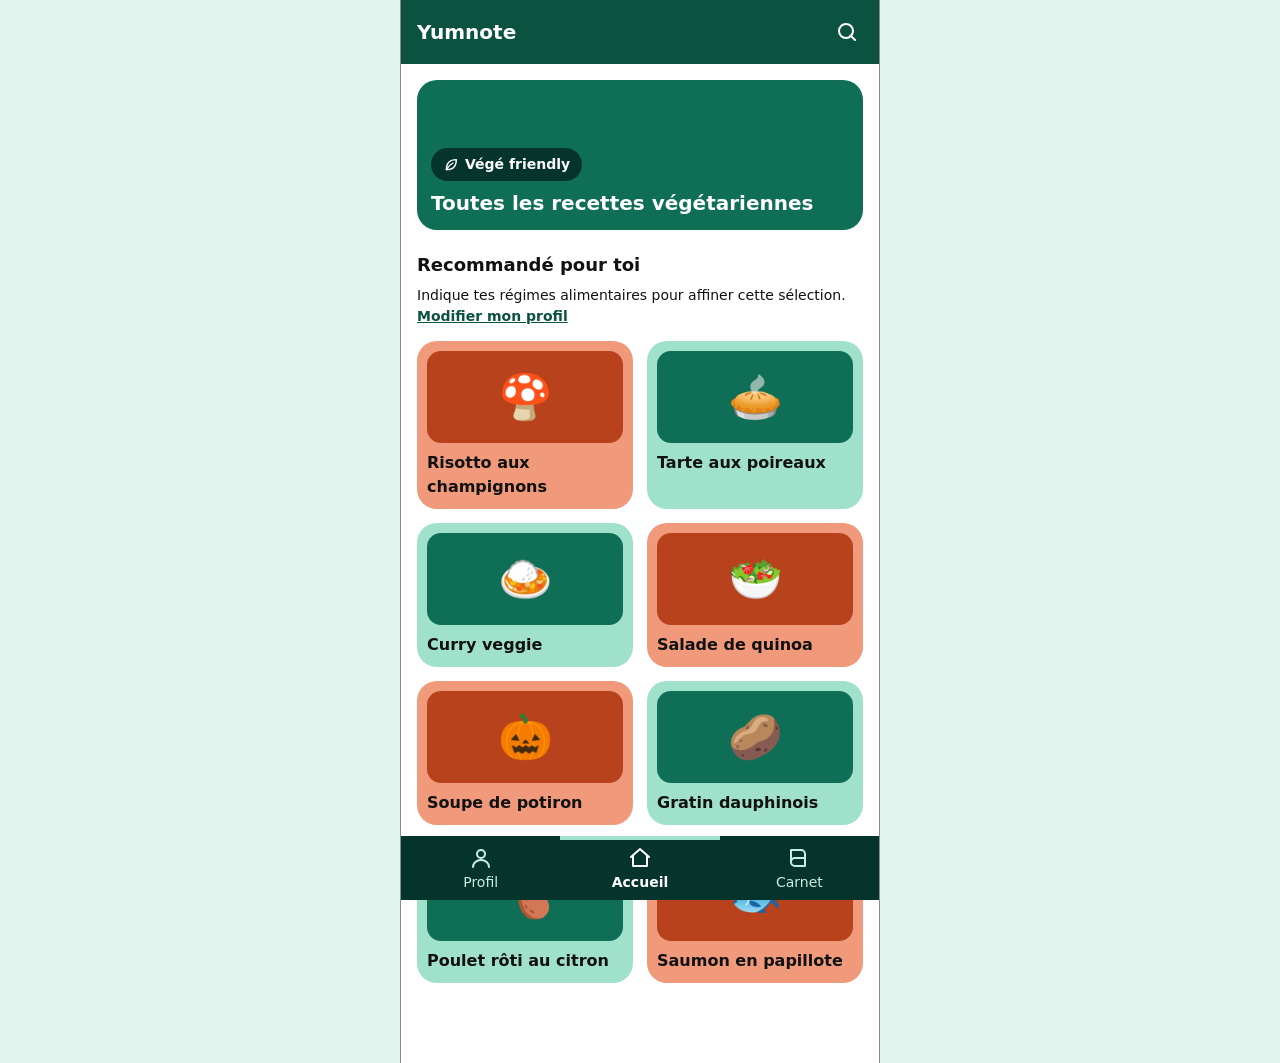
==== site/index.html @ fe7f6929 "semaine 8" ====
<!DOCTYPE html>
<html lang="fr">
<head>
  <meta charset="utf-8">
  <meta name="viewport" content="width=device-width, initial-scale=1">
  <title>Accueil — Yumnote</title>
  <link rel="stylesheet" href="style.css">
  <script src="app.js" defer></script>
</head>
<body data-page="accueil">
  <a class="skip" href="#contenu">Aller au contenu</a>

  <div class="app">
    <header class="hd">
      <h1 class="brand">Yumnote</h1>
      <a class="ib" href="recherche.html" aria-label="Rechercher une recette"><span data-icon="search"></span></a>
    </header>

    <main id="contenu" class="mn">
      <noscript><p class="vide">Yumnote a besoin de JavaScript pour afficher les recettes.</p></noscript>

      <a class="hero" href="recherche.html?regime=vegetarien">
        <span class="chip chip--sombre"><span data-icon="leaf"></span>Végé friendly</span>
        <span class="hero__t">Toutes les recettes végétariennes</span>
      </a>

      <h2 class="section-titre">Recommandé pour toi</h2>
      <p class="note" id="note"></p>
      <ul class="grille" id="recommandations"></ul>
    </main>

    <nav class="nv" aria-label="Navigation principale">
      <a href="profil.html"><span data-icon="user"></span>Profil</a>
      <a href="index.html" aria-current="page"><span data-icon="home"></span>Accueil</a>
      <a href="recherche.html?favoris=1" id="nav-carnet"><span data-icon="book"></span>Carnet</a>
    </nav>
  </div>
</body>
</html>
---- site/style.css ----
/* ==========================================================
   Yumnote — feuille de style
   Mobile first (390 px) · variante 3 « gourmande & vibrante »
   Contrastes vérifiés WCAG 2.2 AA (voir Yumnote_var3_modifications_WCAG.md)
   ========================================================== */

:root {
  /* Palette */
  --ink: #111111;
  --g9: #04342C;
  --g8: #0B5240;
  --g7: #0F6E56;
  --m1: #E1F5EE;
  --m3: #9FE1CB;
  --c3: #F0997B;
  --c7: #B8421C;
  --blanc: #FFFFFF;
  --nav-inactif: #C8EFE0;

  /* Formes et tailles */
  --rayon-l: 20px;
  --rayon-m: 14px;
  --cible: 48px;

  /* Focus visible : double anneau blanc + vert foncé */
  --focus: 0 0 0 3px #fff, 0 0 0 6px var(--g9);
}

*,
*::before,
*::after {
  box-sizing: border-box;
}

html {
  -webkit-text-size-adjust: 100%;
}

body {
  margin: 0;
  background: var(--m1);
  color: var(--ink);
  font: 16px/1.5 system-ui, -apple-system, "Segoe UI", Roboto, sans-serif;
}

h1,
h2 {
  margin: 0;
  line-height: 1.25;
  color: var(--ink);
}

h1 { font-size: 24px; font-weight: 700; }
h2 { font-size: 18px; font-weight: 600; }

p { margin: 0; }

ul,
ol { margin: 0; padding: 0; }

/* ---------- Utilitaires ---------- */

.sr-only {
  position: absolute;
  width: 1px;
  height: 1px;
  margin: -1px;
  padding: 0;
  overflow: hidden;
  clip: rect(0 0 0 0);
  white-space: nowrap;
  border: 0;
}

.skip {
  position: absolute;
  left: 8px;
  top: -100px;
  z-index: 20;
  padding: 12px 16px;
  border-radius: var(--rayon-m);
  background: var(--g9);
  color: #fff;
  font-weight: 600;
  text-decoration: none;
}

.skip:focus {
  top: 8px;
}

/* ---------- Focus clavier ---------- */

a:focus-visible,
button:focus-visible,
input:focus-visible {
  outline: 3px solid transparent; /* visible en mode contraste élevé */
  box-shadow: var(--focus);
}

/* ---------- Icônes ---------- */

.ico {
  display: inline-flex;
}

.ico svg {
  display: block;
  width: 24px;
  height: 24px;
  fill: none;
  stroke: currentColor;
  stroke-width: 2;
  stroke-linecap: round;
  stroke-linejoin: round;
}

.tag .ico svg,
.chip .ico svg {
  width: 16px;
  height: 16px;
}

[aria-pressed="true"] > .ico svg {
  fill: currentColor;
}

/* ---------- Structure de page ---------- */

.app {
  display: flex;
  flex-direction: column;
  max-width: 480px;
  min-height: 100vh;
  min-height: 100dvh;
  margin: 0 auto;
  background: var(--blanc);
}

@media (min-width: 520px) {
  .app {
    border-inline: 1px solid #8a8a8a;
  }
}

.hd {
  position: sticky;
  top: 0;
  z-index: 5;
  display: flex;
  align-items: center;
  justify-content: space-between;
  min-height: 64px;
  padding: 0 8px 0 16px;
  background: var(--g8);
}

.brand {
  margin: 0;
  font-size: 20px;
  font-weight: 700;
  color: #fff;
}

.ib {
  display: flex;
  align-items: center;
  justify-content: center;
  width: var(--cible);
  height: var(--cible);
  border-radius: 50%;
  color: #fff;
  text-decoration: none;
}

.mn {
  flex: 1;
  padding: 16px;
}

/* ---------- Navigation du bas ---------- */

.nv {
  position: sticky;
  bottom: 0;
  z-index: 5;
  display: flex;
  padding-bottom: env(safe-area-inset-bottom, 0);
  background: var(--g9);
}

.nv a {
  display: flex;
  flex: 1;
  flex-direction: column;
  align-items: center;
  justify-content: center;
  gap: 2px;
  min-height: 64px;
  border-top: 4px solid transparent;
  color: var(--nav-inactif);
  font-size: 14px;
  text-decoration: none;
}

.nv a[aria-current="page"] {
  border-top-color: var(--m3);
  color: #fff;
  font-weight: 600;
}

/* ---------- Accueil ---------- */

.hero {
  display: flex;
  flex-direction: column;
  justify-content: flex-end;
  gap: 10px;
  min-height: 150px;
  padding: 14px;
  border-radius: var(--rayon-l);
  background: var(--g7);
  color: #fff;
  text-decoration: none;
}

.hero__t {
  font-size: 20px;
  font-weight: 700;
  line-height: 1.25;
}

.chip {
  display: inline-flex;
  align-items: center;
  align-self: flex-start;
  gap: 6px;
  padding: 6px 12px;
  border-radius: 999px;
  font-size: 14px;
  font-weight: 600;
  color: var(--ink);
}

.chip--sombre { background: var(--g9); color: #fff; }
.chip--menthe { background: var(--m3); }
.chip--corail { background: var(--c3); }

.section-titre {
  margin: 24px 0 8px;
}

.note {
  margin-bottom: 14px;
  font-size: 14px;
}

.note a {
  color: var(--g8);
  font-weight: 600;
}

.grille {
  display: grid;
  grid-template-columns: 1fr 1fr;
  gap: 14px;
  margin: 0;
  padding: 0;
  list-style: none;
}

.card {
  display: block;
  height: 100%;
  padding: 10px;
  border-radius: var(--rayon-l);
  color: var(--ink);
  text-decoration: none;
}

.card .im {
  display: grid;
  place-items: center;
  height: 92px;
  margin-bottom: 8px;
  border-radius: var(--rayon-m);
  font-size: 44px;
  line-height: 1;
}

.card .t {
  display: block;
  min-height: 24px;
  font-weight: 600;
}

.card:hover .t,
.row:hover .tt {
  text-decoration: underline;
}

.ton-corail { background: var(--c3); }
.ton-menthe { background: var(--m3); }
.ton-corail .im,
.ton-corail .th { background: var(--c7); }
.ton-menthe .im,
.ton-menthe .th { background: var(--g7); }

/* ---------- Recherche ---------- */

.sf {
  position: relative;
}

.sf .ico {
  position: absolute;
  left: 16px;
  top: 14px;
  color: var(--g8);
  pointer-events: none;
}

.sf input {
  width: 100%;
  height: 52px;
  padding: 0 16px 0 48px;
  border: 2px solid var(--g8);
  border-radius: 999px;
  background: var(--m1);
  color: var(--ink);
  font: inherit;
}

.sf input::placeholder {
  color: var(--g8);
  opacity: 1;
}

.filtres {
  display: flex;
  flex-wrap: wrap;
  gap: 8px;
  margin: 14px 0 4px;
}

.filtre {
  min-height: var(--cible);
  padding: 0 16px;
  border: 2px solid var(--g8);
  border-radius: 999px;
  background: #fff;
  color: var(--g8);
  font: inherit;
  font-weight: 600;
  cursor: pointer;
}

.filtre[aria-pressed="true"] {
  background: var(--g8);
  color: #fff;
}

.filtre[aria-pressed="true"]::before {
  content: "✓";
  margin-right: 6px;
}

.compte {
  margin: 12px 0 10px;
  font-size: 14px;
}

.liste {
  margin: 0;
  padding: 0;
  list-style: none;
}

.liste li + li {
  margin-top: 12px;
}

.row {
  display: flex;
  align-items: center;
  gap: 12px;
  min-height: 84px;
  padding: 10px;
  border-radius: var(--rayon-l);
  color: var(--ink);
  text-decoration: none;
}

.row .th {
  display: grid;
  flex-shrink: 0;
  place-items: center;
  width: 64px;
  height: 64px;
  border-radius: var(--rayon-m);
  font-size: 30px;
  line-height: 1;
}

.row .tt {
  display: block;
  margin-bottom: 6px;
  font-weight: 600;
}

.etiquettes {
  display: flex;
  flex-wrap: wrap;
  gap: 6px;
}

.tag {
  display: inline-flex;
  align-items: center;
  gap: 6px;
  padding: 3px 10px;
  border-radius: 999px;
  background: #fff;
  color: var(--ink);
  font-size: 14px;
  font-weight: 500;
}

.tag .ico {
  color: var(--g8);
}

.vide {
  margin-top: 16px;
  padding: 16px;
  border-radius: 16px;
  background: var(--m1);
}

/* ---------- Détail d'une recette ---------- */

.detail-hero {
  position: relative;
}

.detail-hero__img {
  display: grid;
  place-items: center;
  height: 240px;
  background: var(--c7);
  font-size: 80px;
  line-height: 1;
}

.ob {
  position: absolute;
  top: 12px;
  display: flex;
  align-items: center;
  justify-content: center;
  width: var(--cible);
  height: var(--cible);
  padding: 0;
  border: 2px solid #fff;
  border-radius: 50%;
  background: var(--g9);
  color: #fff;
  cursor: pointer;
}

.ob--left { left: 12px; }
.ob--right { right: 12px; }

.ob[aria-pressed="true"] {
  background: #fff;
  color: var(--g9);
}

.detail-corps {
  padding: 16px;
}

.infos {
  display: flex;
  flex-wrap: wrap;
  gap: 10px;
  margin: 12px 0 16px;
  padding: 0;
  list-style: none;
}

.infos .tag {
  border: 2px solid var(--g8);
}

.bloc {
  margin-bottom: 16px;
  padding: 16px;
  border-radius: 16px;
  background: var(--m1);
}

.bloc h2 {
  margin-bottom: 8px;
}

.bloc ul,
.bloc ol {
  padding-left: 22px;
}

.bloc li + li {
  margin-top: 6px;
}

.btn {
  display: inline-flex;
  align-items: center;
  justify-content: center;
  min-height: var(--cible);
  margin-top: 16px;
  padding: 0 20px;
  border-radius: 999px;
  background: var(--g8);
  color: #fff;
  font-weight: 600;
  text-decoration: none;
}

/* ---------- Profil ---------- */

.intro {
  margin: 8px 0 20px;
}

.regimes {
  margin: 0;
  padding: 0;
  border: 0;
}

.regimes legend {
  margin-bottom: 10px;
  padding: 0;
  font-size: 18px;
  font-weight: 600;
}

.choix {
  display: flex;
  align-items: center;
  gap: 12px;
  min-height: var(--cible);
  margin-bottom: 10px;
  padding: 8px 14px;
  border: 2px solid var(--g8);
  border-radius: 16px;
  cursor: pointer;
}

.choix input {
  flex-shrink: 0;
  width: 24px;
  height: 24px;
  accent-color: var(--g8);
}

.statut {
  min-height: 24px;
  margin-top: 8px;
  font-size: 14px;
}

/* ---------- Mouvement réduit ---------- */

@media (prefers-reduced-motion: reduce) {
  * {
    transition: none !important;
    animation: none !important;
    scroll-behavior: auto !important;
  }
}
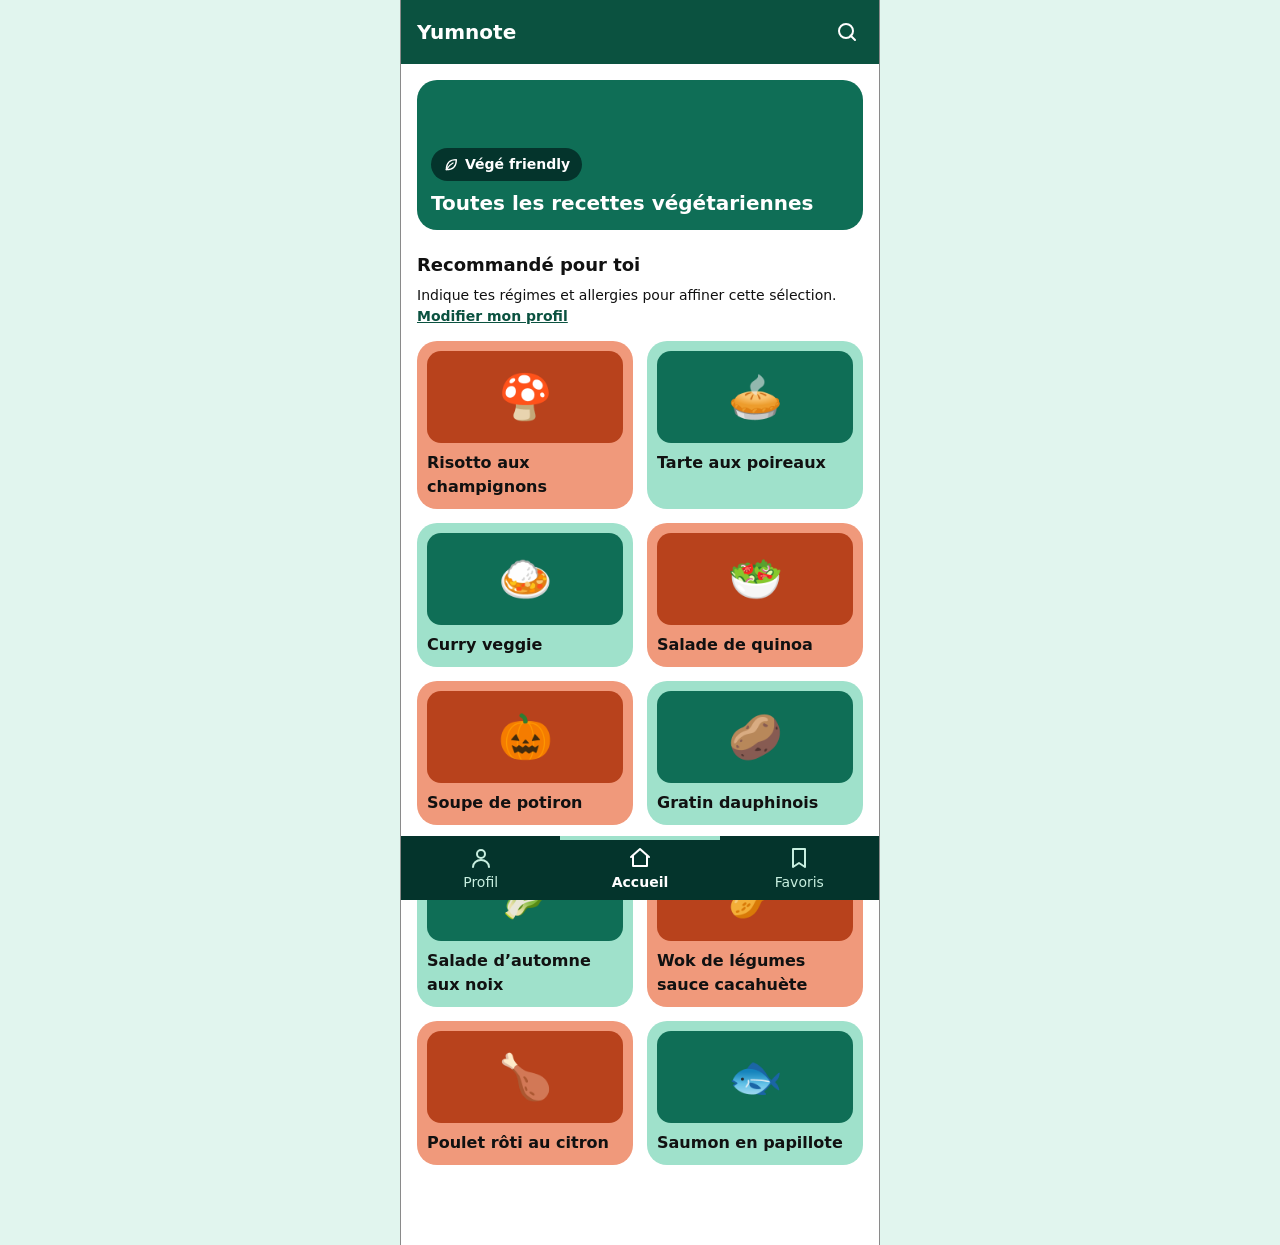
==== commit a31d155b: "debut semaine 10 + update site" ====
--- a/site/index.html
+++ b/site/index.html
@@ -32,7 +32,7 @@
     <nav class="nv" aria-label="Navigation principale">
       <a href="profil.html"><span data-icon="user"></span>Profil</a>
       <a href="index.html" aria-current="page"><span data-icon="home"></span>Accueil</a>
-      <a href="recherche.html?favoris=1" id="nav-carnet"><span data-icon="book"></span>Carnet</a>
+      <a href="favoris.html"><span data-icon="bookmark"></span>Favoris</a>
     </nav>
   </div>
 </body>
--- a/site/style.css
+++ b/site/style.css
@@ -22,8 +22,9 @@
   --rayon-m: 14px;
   --cible: 48px;
 
-  /* Focus visible : double anneau blanc + vert foncé */
-  --focus: 0 0 0 3px #fff, 0 0 0 6px var(--g9);
+  /* Focus clavier : double anneau blanc + vert vif (6,2:1 entre les deux bandes,
+     donc visible sur n'importe quel fond, sans noir) */
+  --focus: 0 0 0 3px #fff, 0 0 0 6px var(--g7);
 }
 
 *,
@@ -79,7 +80,7 @@
   z-index: 20;
   padding: 12px 16px;
   border-radius: var(--rayon-m);
-  background: var(--g9);
+  background: var(--g8);
   color: #fff;
   font-weight: 600;
   text-decoration: none;
@@ -93,7 +94,9 @@
 
 a:focus-visible,
 button:focus-visible,
-input:focus-visible {
+input:focus-visible,
+textarea:focus-visible,
+summary:focus-visible {
   outline: 3px solid transparent; /* visible en mode contraste élevé */
   box-shadow: var(--focus);
 }
@@ -209,6 +212,133 @@
   font-weight: 600;
 }
 
+/* ---------- Éléments communs : pastilles, visuels ---------- */
+
+.chip {
+  display: inline-flex;
+  align-items: center;
+  align-self: flex-start;
+  gap: 6px;
+  padding: 6px 12px;
+  border-radius: 999px;
+  font-size: 14px;
+  font-weight: 600;
+  color: var(--ink);
+}
+
+.chip--sombre { background: var(--g9); color: #fff; }
+.chip--menthe { background: var(--m3); }
+.chip--corail { background: var(--c3); }
+
+.tag {
+  display: inline-flex;
+  align-items: center;
+  gap: 6px;
+  padding: 3px 10px;
+  border-radius: 999px;
+  background: #fff;
+  color: var(--ink);
+  font-size: 14px;
+  font-weight: 500;
+}
+
+.tag .ico {
+  color: var(--g8);
+}
+
+.etiquettes {
+  display: flex;
+  flex-wrap: wrap;
+  gap: 6px;
+}
+
+.th {
+  display: grid;
+  flex-shrink: 0;
+  place-items: center;
+  width: 64px;
+  height: 64px;
+  border-radius: var(--rayon-m);
+  background: var(--g7);
+  font-size: 30px;
+  line-height: 1;
+}
+
+.tt {
+  display: block;
+  margin-bottom: 6px;
+  font-weight: 600;
+}
+
+.ton-corail { background: var(--c3); }
+.ton-menthe { background: var(--m3); }
+.ton-corail .im,
+.ton-corail .th { background: var(--c7); }
+.ton-menthe .im,
+.ton-menthe .th { background: var(--g7); }
+
+.vide {
+  margin-top: 16px;
+  padding: 16px;
+  border-radius: 16px;
+  background: var(--m1);
+}
+
+/* ---------- Boutons ---------- */
+
+.btn {
+  display: inline-flex;
+  align-items: center;
+  justify-content: center;
+  min-height: var(--cible);
+  margin-top: 16px;
+  padding: 0 20px;
+  border: 0;
+  border-radius: 999px;
+  background: var(--g8);
+  color: #fff;
+  font: inherit;
+  font-weight: 600;
+  text-decoration: none;
+  cursor: pointer;
+}
+
+.btn-ligne {
+  display: inline-flex;
+  align-items: center;
+  gap: 6px;
+  min-height: var(--cible);
+  padding: 0 16px;
+  border: 2px solid var(--g8);
+  border-radius: 999px;
+  background: #fff;
+  color: var(--g8);
+  font: inherit;
+  font-size: 14px;
+  font-weight: 600;
+  cursor: pointer;
+}
+
+.btn-ligne .ico svg {
+  width: 18px;
+  height: 18px;
+}
+
+.btn-rond {
+  display: flex;
+  flex-shrink: 0;
+  align-items: center;
+  justify-content: center;
+  width: var(--cible);
+  height: var(--cible);
+  padding: 0;
+  border: 2px solid var(--g8);
+  border-radius: 50%;
+  background: #fff;
+  color: var(--g8);
+  cursor: pointer;
+}
+
 /* ---------- Accueil ---------- */
 
 .hero {
@@ -230,22 +360,6 @@
   line-height: 1.25;
 }
 
-.chip {
-  display: inline-flex;
-  align-items: center;
-  align-self: flex-start;
-  gap: 6px;
-  padding: 6px 12px;
-  border-radius: 999px;
-  font-size: 14px;
-  font-weight: 600;
-  color: var(--ink);
-}
-
-.chip--sombre { background: var(--g9); color: #fff; }
-.chip--menthe { background: var(--m3); }
-.chip--corail { background: var(--c3); }
-
 .section-titre {
   margin: 24px 0 8px;
 }
@@ -295,16 +409,10 @@
 }
 
 .card:hover .t,
-.row:hover .tt {
+.row:hover .tt,
+.fav a:hover .tt {
   text-decoration: underline;
 }
-
-.ton-corail { background: var(--c3); }
-.ton-menthe { background: var(--m3); }
-.ton-corail .im,
-.ton-corail .th { background: var(--c7); }
-.ton-menthe .im,
-.ton-menthe .th { background: var(--g7); }
 
 /* ---------- Recherche ---------- */
 
@@ -324,7 +432,7 @@
   width: 100%;
   height: 52px;
   padding: 0 16px 0 48px;
-  border: 2px solid var(--g8);
+  border: 2px solid var(--g7);
   border-radius: 999px;
   background: var(--m1);
   color: var(--ink);
@@ -391,52 +499,6 @@
   text-decoration: none;
 }
 
-.row .th {
-  display: grid;
-  flex-shrink: 0;
-  place-items: center;
-  width: 64px;
-  height: 64px;
-  border-radius: var(--rayon-m);
-  font-size: 30px;
-  line-height: 1;
-}
-
-.row .tt {
-  display: block;
-  margin-bottom: 6px;
-  font-weight: 600;
-}
-
-.etiquettes {
-  display: flex;
-  flex-wrap: wrap;
-  gap: 6px;
-}
-
-.tag {
-  display: inline-flex;
-  align-items: center;
-  gap: 6px;
-  padding: 3px 10px;
-  border-radius: 999px;
-  background: #fff;
-  color: var(--ink);
-  font-size: 14px;
-  font-weight: 500;
-}
-
-.tag .ico {
-  color: var(--g8);
-}
-
-.vide {
-  margin-top: 16px;
-  padding: 16px;
-  border-radius: 16px;
-  background: var(--m1);
-}
-
 /* ---------- Détail d'une recette ---------- */
 
 .detail-hero {
@@ -463,7 +525,7 @@
   padding: 0;
   border: 2px solid #fff;
   border-radius: 50%;
-  background: var(--g9);
+  background: var(--g8);
   color: #fff;
   cursor: pointer;
 }
@@ -473,7 +535,7 @@
 
 .ob[aria-pressed="true"] {
   background: #fff;
-  color: var(--g9);
+  color: var(--g8);
 }
 
 .detail-corps {
@@ -513,37 +575,170 @@
   margin-top: 6px;
 }
 
-.btn {
-  display: inline-flex;
-  align-items: center;
-  justify-content: center;
-  min-height: var(--cible);
-  margin-top: 16px;
-  padding: 0 20px;
-  border-radius: 999px;
-  background: var(--g8);
-  color: #fff;
-  font-weight: 600;
+.allergenes {
+  margin-top: 12px;
+  font-size: 14px;
+  font-weight: 600;
+}
+
+/* ---------- Favoris ---------- */
+
+.titre-rangee {
+  display: flex;
+  align-items: center;
+  justify-content: space-between;
+  gap: 8px;
+  margin: 0 0 10px;
+}
+
+.titre-rangee--haut {
+  margin-top: 28px;
+}
+
+.fav {
+  display: flex;
+  align-items: center;
+  gap: 8px;
+  min-height: 84px;
+  padding: 10px;
+  border-radius: var(--rayon-l);
+}
+
+.fav a {
+  display: flex;
+  flex: 1;
+  align-items: center;
+  gap: 12px;
+  min-height: 64px;
+  color: var(--ink);
   text-decoration: none;
 }
 
-/* ---------- Profil ---------- */
-
-.intro {
-  margin: 8px 0 20px;
-}
-
-.regimes {
-  margin: 0;
+.fav + .fav {
+  margin-top: 12px;
+}
+
+.collection {
+  margin-bottom: 12px;
+  border-radius: var(--rayon-l);
+  background: var(--m3);
+}
+
+.collection summary {
+  display: flex;
+  align-items: center;
+  justify-content: space-between;
+  gap: 12px;
+  min-height: 64px;
+  padding: 14px;
+  border-radius: var(--rayon-l);
+  cursor: pointer;
+  list-style: none;
+}
+
+.collection summary::-webkit-details-marker {
+  display: none;
+}
+
+.collection__nom {
+  display: block;
+  font-weight: 600;
+}
+
+.collection__nb {
+  display: block;
+  font-size: 14px;
+}
+
+.collection__apercu {
+  display: flex;
+  gap: 6px;
+  margin-top: 8px;
+}
+
+.mini {
+  display: grid;
+  place-items: center;
+  width: 40px;
+  height: 40px;
+  border-radius: 10px;
+  background: var(--g7);
+  font-size: 22px;
+  line-height: 1;
+}
+
+.collection__chevron {
+  flex-shrink: 0;
+  color: var(--g8);
+  transition: transform 0.15s;
+}
+
+.collection[open] .collection__chevron {
+  transform: rotate(90deg);
+}
+
+.collection__corps {
+  padding: 0 14px 14px;
+}
+
+.collection__corps ul {
+  margin: 0 0 12px;
   padding: 0;
-  border: 0;
-}
-
-.regimes legend {
-  margin-bottom: 10px;
-  padding: 0;
-  font-size: 18px;
-  font-weight: 600;
+  list-style: none;
+}
+
+.collection__corps li {
+  display: flex;
+  align-items: center;
+  gap: 8px;
+  padding: 8px;
+  border-radius: 16px;
+  background: var(--m1);
+}
+
+.collection__corps li + li {
+  margin-top: 8px;
+}
+
+.collection__corps li a {
+  display: flex;
+  flex: 1;
+  align-items: center;
+  gap: 12px;
+  min-height: 48px;
+  color: var(--ink);
+  font-weight: 600;
+  text-decoration: none;
+}
+
+.collection__corps .th {
+  width: 48px;
+  height: 48px;
+  font-size: 24px;
+}
+
+/* ---------- Fenêtres de dialogue ---------- */
+
+dialog {
+  width: min(92vw, 420px);
+  padding: 20px;
+  border: 2px solid var(--g8);
+  border-radius: var(--rayon-l);
+  background: #fff;
+  color: var(--ink);
+}
+
+dialog::backdrop {
+  background: rgba(11, 82, 64, 0.55);
+}
+
+dialog h2 {
+  margin-bottom: 4px;
+}
+
+.aide-dlg {
+  margin-bottom: 12px;
+  font-size: 14px;
 }
 
 .choix {
@@ -551,10 +746,11 @@
   align-items: center;
   gap: 12px;
   min-height: var(--cible);
-  margin-bottom: 10px;
+  margin-bottom: 8px;
   padding: 8px 14px;
   border: 2px solid var(--g8);
   border-radius: 16px;
+  background: #fff;
   cursor: pointer;
 }
 
@@ -562,12 +758,219 @@
   flex-shrink: 0;
   width: 24px;
   height: 24px;
+  margin: 0;
   accent-color: var(--g8);
+}
+
+.erreur {
+  min-height: 0;
+  margin: 6px 0;
+  color: var(--c7);
+  font-size: 14px;
+  font-weight: 600;
+}
+
+/* ---------- Champs de formulaire ---------- */
+
+.champ label {
+  display: block;
+  margin-bottom: 4px;
+  font-size: 14px;
+  font-weight: 600;
+}
+
+.champ input,
+.champ textarea {
+  width: 100%;
+  padding: 0 12px;
+  border: 2px solid var(--g7);
+  border-radius: var(--rayon-m);
+  background: var(--m1);
+  color: var(--ink);
+  font: inherit;
+}
+
+.champ input {
+  height: var(--cible);
+}
+
+.champ textarea {
+  height: 88px;
+  padding: 10px 12px;
+  line-height: 1.4;
+  resize: none;
+}
+
+.champ + .champ {
+  margin-top: 10px;
+}
+
+.champ .aide {
+  margin-top: 4px;
+  font-size: 14px;
+}
+
+/* ---------- Profil ---------- */
+
+.profil-haut {
+  display: flex;
+  align-items: flex-start;
+  gap: 12px;
+}
+
+.avatar {
+  display: grid;
+  flex-shrink: 0;
+  place-items: center;
+  width: 96px;
+  height: 96px;
+  border: 3px solid var(--g8);
+  border-radius: 50%;
+  font-size: 48px;
+  line-height: 1;
+}
+
+.champs {
+  flex: 1;
+  min-width: 0;
+}
+
+.fieldset-nu {
+  margin: 16px 0 0;
+  padding: 0;
+  border: 0;
+  min-width: 0;
+}
+
+.fieldset-nu legend {
+  margin-bottom: 8px;
+  padding: 0;
+  font-weight: 600;
+}
+
+.icones {
+  display: flex;
+  flex-wrap: wrap;
+  gap: 12px;
+}
+
+.icone {
+  position: relative;
+  display: block;
+  width: 56px;
+  height: 56px;
+}
+
+.icone input {
+  position: absolute;
+  inset: 0;
+  width: 100%;
+  height: 100%;
+  margin: 0;
+  opacity: 0;
+  cursor: pointer;
+}
+
+.icone__rond {
+  display: grid;
+  place-items: center;
+  width: 56px;
+  height: 56px;
+  border: 2px solid var(--g8);
+  border-radius: 50%;
+  font-size: 28px;
+  line-height: 1;
+  pointer-events: none;
+}
+
+.icone input:checked + .icone__rond {
+  border: 4px solid var(--g7);
+}
+
+.icone input:checked + .icone__rond::after {
+  content: "✓";
+  position: absolute;
+  right: -4px;
+  bottom: -4px;
+  display: grid;
+  place-items: center;
+  width: 22px;
+  height: 22px;
+  border-radius: 50%;
+  background: var(--g7);
+  color: #fff;
+  font-size: 13px;
+  font-weight: 700;
+  line-height: 1;
+}
+
+.icone input:focus-visible + .icone__rond {
+  box-shadow: var(--focus);
+}
+
+.groupe {
+  min-width: 0;
+  margin: 16px 0 0;
+  padding: 16px;
+  border: 0;
+  border-radius: var(--rayon-l);
+}
+
+.groupe legend {
+  float: left;
+  width: 100%;
+  margin-bottom: 4px;
+  padding: 0;
+  font-size: 18px;
+  font-weight: 600;
+}
+
+.groupe .aide {
+  clear: both;
+  margin: 0 0 12px;
+  font-size: 14px;
+}
+
+.groupe--menthe { background: var(--m3); }
+.groupe--corail { background: var(--c3); }
+
+.options {
+  display: grid;
+  grid-template-columns: 1fr 1fr;
+  gap: 10px;
+  clear: both;
+}
+
+.option {
+  display: flex;
+  align-items: center;
+  gap: 10px;
+  min-height: 52px;
+  padding: 0 12px;
+  border: 2px solid var(--g8);
+  border-radius: var(--rayon-m);
+  background: #fff;
+  line-height: 1.2;
+  cursor: pointer;
+}
+
+.option input {
+  flex-shrink: 0;
+  width: 24px;
+  height: 24px;
+  margin: 0;
+  accent-color: var(--g8);
+}
+
+.option:has(input:checked) {
+  padding: 0 11px;
+  border-width: 3px;
+  font-weight: 600;
 }
 
 .statut {
   min-height: 24px;
-  margin-top: 8px;
+  margin-top: 12px;
   font-size: 14px;
 }
 
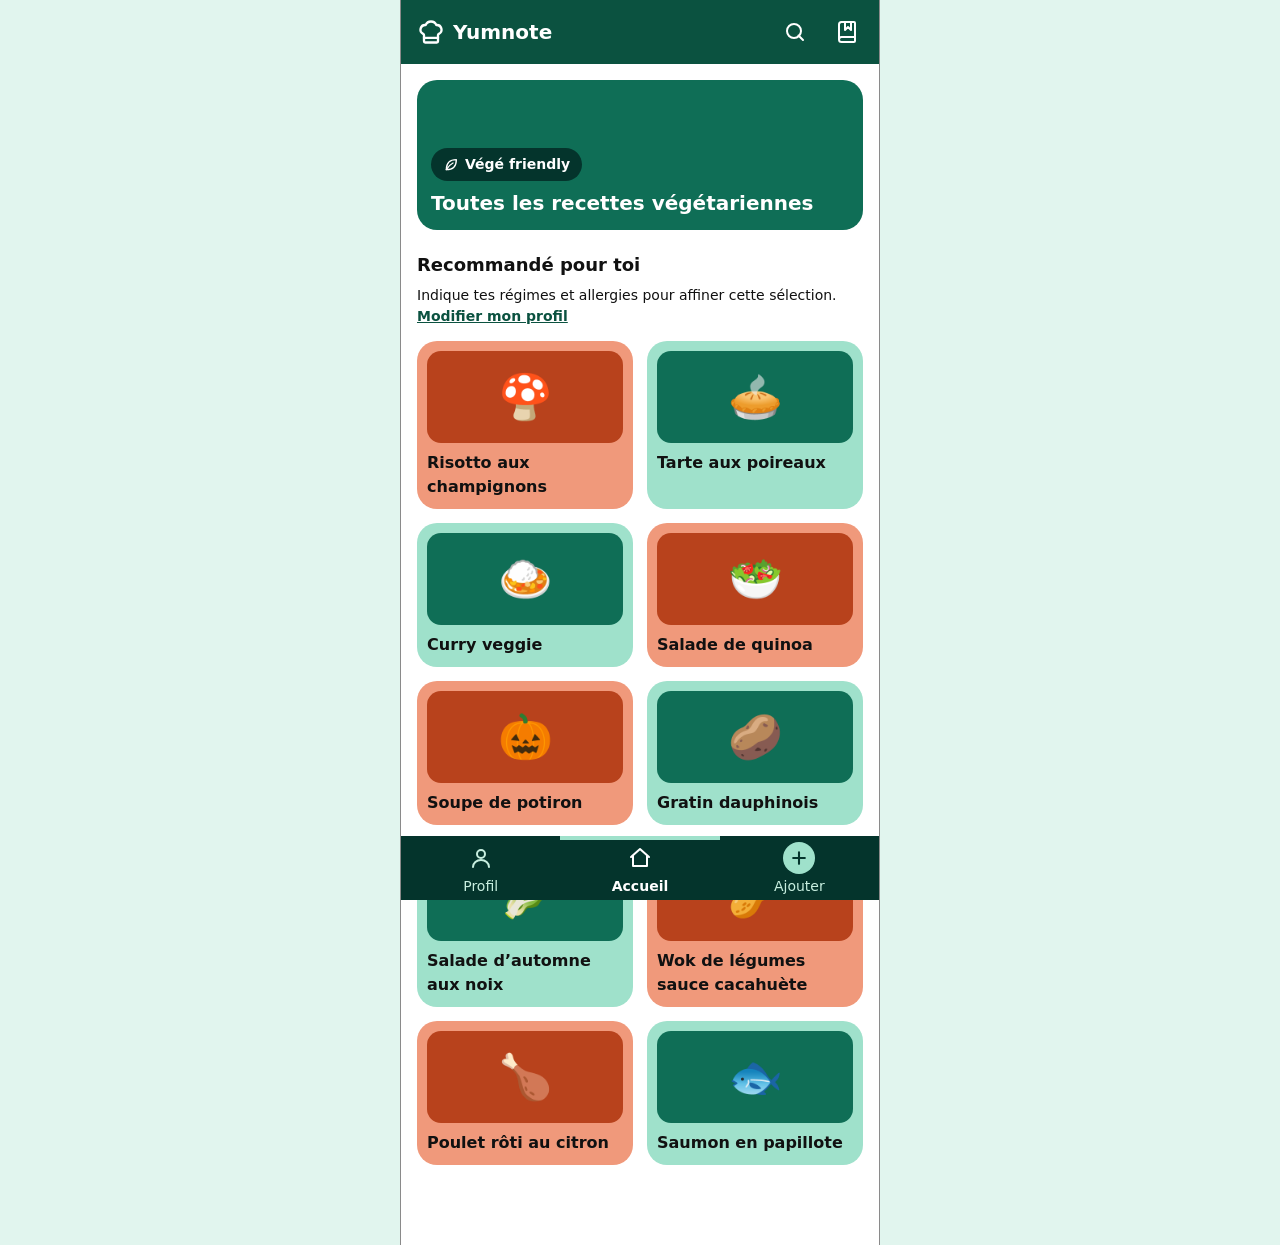
==== commit 759da444: "rajout the page formulaire" ====
--- a/site/index.html
+++ b/site/index.html
@@ -12,11 +12,15 @@
 
   <div class="app">
     <header class="hd">
-      <h1 class="brand">Yumnote</h1>
-      <a class="ib" href="recherche.html" aria-label="Rechercher une recette"><span data-icon="search"></span></a>
+      <a class="brand" href="index.html" aria-current="page"><span data-icon="logo"></span>Yumnote</a>
+      <nav class="hd__actions" aria-label="Recherche et favoris">
+        <a class="ib" href="recherche.html" aria-label="Rechercher une recette"><span data-icon="search"></span></a>
+        <a class="ib" href="favoris.html" aria-label="Mes favoris"><span data-icon="book-marked"></span></a>
+      </nav>
     </header>
 
     <main id="contenu" class="mn">
+      <h1 class="sr-only">Accueil</h1>
       <noscript><p class="vide">Yumnote a besoin de JavaScript pour afficher les recettes.</p></noscript>
 
       <a class="hero" href="recherche.html?regime=vegetarien">
@@ -32,7 +36,7 @@
     <nav class="nv" aria-label="Navigation principale">
       <a href="profil.html"><span data-icon="user"></span>Profil</a>
       <a href="index.html" aria-current="page"><span data-icon="home"></span>Accueil</a>
-      <a href="favoris.html"><span data-icon="bookmark"></span>Favoris</a>
+      <a href="ajouter.html"><span class="nv__rond"><span data-icon="plus"></span></span>Ajouter</a>
     </nav>
   </div>
 </body>
--- a/site/style.css
+++ b/site/style.css
@@ -2,20 +2,24 @@
    Yumnote — feuille de style
    Mobile first (390 px) · variante 3 « gourmande & vibrante »
    Contrastes vérifiés WCAG 2.2 AA (voir Yumnote_var3_modifications_WCAG.md)
+
+   Les couleurs de :root sont les valeurs par défaut (thème « Gourmande »).
+   app.js les remplace par celles du thème choisi dans theme.json.
    ========================================================== */
 
 :root {
-  /* Palette */
-  --ink: #111111;
-  --g9: #04342C;
-  --g8: #0B5240;
-  --g7: #0F6E56;
-  --m1: #E1F5EE;
-  --m3: #9FE1CB;
-  --c3: #F0997B;
-  --c7: #B8421C;
-  --blanc: #FFFFFF;
-  --nav-inactif: #C8EFE0;
+  /* Palette (clés correspondantes dans theme.json) */
+  --ink: #111111;        /* texte */
+  --blanc: #FFFFFF;      /* surface */
+  --g9: #04342C;         /* fond-sombre */
+  --g8: #0B5240;         /* principal */
+  --g7: #0F6E56;         /* principal-vif */
+  --m1: #E1F5EE;         /* teinte-claire */
+  --m3: #9FE1CB;         /* teinte-moyenne */
+  --c3: #F0997B;         /* accent-clair */
+  --c7: #B8421C;         /* accent-fonce */
+  --nav-inactif: #C8EFE0; /* nav-inactif */
+  --voile: rgba(11, 82, 64, 0.55); /* voile */
 
   /* Formes et tailles */
   --rayon-l: 20px;
@@ -24,7 +28,7 @@
 
   /* Focus clavier : double anneau blanc + vert vif (6,2:1 entre les deux bandes,
      donc visible sur n'importe quel fond, sans noir) */
-  --focus: 0 0 0 3px #fff, 0 0 0 6px var(--g7);
+  --focus: 0 0 0 3px var(--blanc), 0 0 0 6px var(--g7);
 }
 
 *,
@@ -81,7 +85,7 @@
   padding: 12px 16px;
   border-radius: var(--rayon-m);
   background: var(--g8);
-  color: #fff;
+  color: var(--blanc);
   font-weight: 600;
   text-decoration: none;
 }
@@ -159,26 +163,63 @@
 }
 
 .brand {
+  display: flex;
+  align-items: center;
+  gap: 8px;
+  min-height: var(--cible);
   margin: 0;
+  padding-right: 8px;
+  color: var(--blanc);
   font-size: 20px;
   font-weight: 700;
-  color: #fff;
+  text-decoration: none;
+}
+
+.brand .ico svg {
+  width: 28px;
+  height: 28px;
+}
+
+.hd__actions {
+  display: flex;
+  gap: 4px;
 }
 
 .ib {
+  position: relative;
   display: flex;
   align-items: center;
   justify-content: center;
   width: var(--cible);
   height: var(--cible);
   border-radius: 50%;
-  color: #fff;
+  color: var(--blanc);
   text-decoration: none;
+}
+
+/* Page courante dans l'en-tête : fond plus foncé et petit repère sous l'icône */
+.ib[aria-current="page"] {
+  background: var(--g9);
+}
+
+.ib[aria-current="page"]::after {
+  content: "";
+  position: absolute;
+  right: 12px;
+  bottom: 4px;
+  left: 12px;
+  height: 3px;
+  border-radius: 2px;
+  background: var(--m3);
 }
 
 .mn {
   flex: 1;
   padding: 16px;
+}
+
+.mn > h1:not(.sr-only) {
+  margin: 0 0 12px;
 }
 
 /* ---------- Navigation du bas ---------- */
@@ -208,8 +249,29 @@
 
 .nv a[aria-current="page"] {
   border-top-color: var(--m3);
-  color: #fff;
-  font-weight: 600;
+  color: var(--blanc);
+  font-weight: 600;
+}
+
+/* Bouton « + » du pied de page : page d'ajout de recette */
+.nv a > .ico {
+  margin: 4px 0;
+}
+
+.nv__rond {
+  display: grid;
+  place-items: center;
+  width: 32px;
+  height: 32px;
+  border-radius: 50%;
+  background: var(--m3);
+  color: var(--g9);
+}
+
+.nv__rond .ico svg {
+  width: 20px;
+  height: 20px;
+  stroke-width: 2.5;
 }
 
 /* ---------- Éléments communs : pastilles, visuels ---------- */
@@ -226,7 +288,7 @@
   color: var(--ink);
 }
 
-.chip--sombre { background: var(--g9); color: #fff; }
+.chip--sombre { background: var(--g9); color: var(--blanc); }
 .chip--menthe { background: var(--m3); }
 .chip--corail { background: var(--c3); }
 
@@ -236,7 +298,7 @@
   gap: 6px;
   padding: 3px 10px;
   border-radius: 999px;
-  background: #fff;
+  background: var(--blanc);
   color: var(--ink);
   font-size: 14px;
   font-weight: 500;
@@ -296,7 +358,7 @@
   border: 0;
   border-radius: 999px;
   background: var(--g8);
-  color: #fff;
+  color: var(--blanc);
   font: inherit;
   font-weight: 600;
   text-decoration: none;
@@ -311,7 +373,7 @@
   padding: 0 16px;
   border: 2px solid var(--g8);
   border-radius: 999px;
-  background: #fff;
+  background: var(--blanc);
   color: var(--g8);
   font: inherit;
   font-size: 14px;
@@ -334,7 +396,7 @@
   padding: 0;
   border: 2px solid var(--g8);
   border-radius: 50%;
-  background: #fff;
+  background: var(--blanc);
   color: var(--g8);
   cursor: pointer;
 }
@@ -350,7 +412,7 @@
   padding: 14px;
   border-radius: var(--rayon-l);
   background: var(--g7);
-  color: #fff;
+  color: var(--blanc);
   text-decoration: none;
 }
 
@@ -456,7 +518,7 @@
   padding: 0 16px;
   border: 2px solid var(--g8);
   border-radius: 999px;
-  background: #fff;
+  background: var(--blanc);
   color: var(--g8);
   font: inherit;
   font-weight: 600;
@@ -465,7 +527,7 @@
 
 .filtre[aria-pressed="true"] {
   background: var(--g8);
-  color: #fff;
+  color: var(--blanc);
 }
 
 .filtre[aria-pressed="true"]::before {
@@ -523,10 +585,10 @@
   width: var(--cible);
   height: var(--cible);
   padding: 0;
-  border: 2px solid #fff;
+  border: 2px solid var(--blanc);
   border-radius: 50%;
   background: var(--g8);
-  color: #fff;
+  color: var(--blanc);
   cursor: pointer;
 }
 
@@ -534,7 +596,7 @@
 .ob--right { right: 12px; }
 
 .ob[aria-pressed="true"] {
-  background: #fff;
+  background: var(--blanc);
   color: var(--g8);
 }
 
@@ -724,12 +786,12 @@
   padding: 20px;
   border: 2px solid var(--g8);
   border-radius: var(--rayon-l);
-  background: #fff;
+  background: var(--blanc);
   color: var(--ink);
 }
 
 dialog::backdrop {
-  background: rgba(11, 82, 64, 0.55);
+  background: var(--voile);
 }
 
 dialog h2 {
@@ -750,7 +812,7 @@
   padding: 8px 14px;
   border: 2px solid var(--g8);
   border-radius: 16px;
-  background: #fff;
+  background: var(--blanc);
   cursor: pointer;
 }
 
@@ -898,7 +960,7 @@
   height: 22px;
   border-radius: 50%;
   background: var(--g7);
-  color: #fff;
+  color: var(--blanc);
   font-size: 13px;
   font-weight: 700;
   line-height: 1;
@@ -931,6 +993,10 @@
   font-size: 14px;
 }
 
+.groupe > :not(legend) {
+  clear: both;
+}
+
 .groupe--menthe { background: var(--m3); }
 .groupe--corail { background: var(--c3); }
 
@@ -949,7 +1015,7 @@
   padding: 0 12px;
   border: 2px solid var(--g8);
   border-radius: var(--rayon-m);
-  background: #fff;
+  background: var(--blanc);
   line-height: 1.2;
   cursor: pointer;
 }
@@ -974,6 +1040,208 @@
   font-size: 14px;
 }
 
+/* ---------- Choix du thème de couleurs ---------- */
+
+.groupe--theme { background: var(--m1); }
+
+.themes {
+  display: grid;
+  gap: 10px;
+  clear: both;
+}
+
+.option__texte {
+  display: flex;
+  flex: 1;
+  flex-direction: column;
+  padding: 6px 0;
+}
+
+.option__desc {
+  font-size: 14px;
+  font-weight: 400;
+}
+
+.nuancier {
+  display: flex;
+  flex-shrink: 0;
+  gap: 4px;
+}
+
+.nuance {
+  width: 20px;
+  height: 20px;
+  border-radius: 50%;
+  box-shadow: inset 0 0 0 1px rgba(17, 17, 17, 0.35);
+}
+
+/* ---------- Ajout d'une recette ---------- */
+
+.champ--espace {
+  margin-top: 16px;
+}
+
+.erreurs {
+  margin: 0 0 16px;
+  padding: 14px 16px;
+  border: 2px solid var(--c7);
+  border-radius: var(--rayon-m);
+  background: var(--blanc);
+  font-size: 14px;
+}
+
+.erreurs p {
+  color: var(--c7);
+  font-weight: 600;
+}
+
+.erreurs ul {
+  margin: 6px 0 0;
+  padding-left: 20px;
+}
+
+.erreurs a {
+  color: var(--c7);
+  font-weight: 600;
+}
+
+.visuel-ligne {
+  display: flex;
+  align-items: flex-start;
+  gap: 12px;
+}
+
+.visuel-apercu {
+  display: grid;
+  flex-shrink: 0;
+  place-items: center;
+  width: 96px;
+  height: 96px;
+  overflow: hidden;
+  border: 3px solid var(--g8);
+  border-radius: var(--rayon-l);
+  background: var(--c7);
+  font-size: 48px;
+  line-height: 1;
+}
+
+.visuel-photo {
+  flex: 1;
+  min-width: 0;
+}
+
+.champ input[type="file"] {
+  min-height: var(--cible);
+  height: auto;
+  padding: 6px 8px;
+  background: var(--blanc);
+  font-size: 14px;
+}
+
+.champ input[type="file"]::file-selector-button {
+  min-height: 36px;
+  margin-right: 10px;
+  padding: 0 12px;
+  border: 2px solid var(--g8);
+  border-radius: 999px;
+  background: var(--blanc);
+  color: var(--g8);
+  font: inherit;
+  font-size: 14px;
+  font-weight: 600;
+  cursor: pointer;
+}
+
+.visuel-photo .btn-ligne {
+  margin-top: 8px;
+}
+
+.aide-groupe {
+  min-height: 20px;
+  margin: 8px 0 0;
+  font-size: 14px;
+}
+
+.sous-titre {
+  margin: 12px 0 8px;
+  font-weight: 600;
+}
+
+.saisies {
+  display: grid;
+  gap: 10px;
+  margin-bottom: 12px;
+}
+
+.saisie {
+  display: flex;
+  align-items: flex-start;
+  gap: 8px;
+}
+
+.saisie input,
+.saisie textarea {
+  flex: 1;
+  width: 100%;
+  min-width: 0;
+  padding: 0 12px;
+  border: 2px solid var(--g7);
+  border-radius: var(--rayon-m);
+  background: var(--blanc);
+  color: var(--ink);
+  font: inherit;
+}
+
+.saisie input {
+  height: var(--cible);
+}
+
+.saisie textarea {
+  height: 72px;
+  padding: 10px 12px;
+  line-height: 1.4;
+  resize: none;
+}
+
+.champ [aria-invalid="true"],
+.saisie [aria-invalid="true"] {
+  border: 3px solid var(--c7);
+}
+
+.btn--plein {
+  width: 100%;
+  margin: 24px 0 8px;
+}
+
+.supprimer-recette {
+  margin-top: 8px;
+}
+
+/* ---------- Photos de recettes ---------- */
+
+.th,
+.mini,
+.card .im,
+.detail-hero__img,
+.visuel-apercu {
+  grid-template: 100% / 100%;
+}
+
+.photo {
+  display: block;
+  width: 100%;
+  height: 100%;
+  border-radius: inherit;
+  object-fit: cover;
+}
+
+.mini,
+.th,
+.card .im,
+.detail-hero__img {
+  overflow: hidden;
+}
+
 /* ---------- Mouvement réduit ---------- */
 
 @media (prefers-reduced-motion: reduce) {
